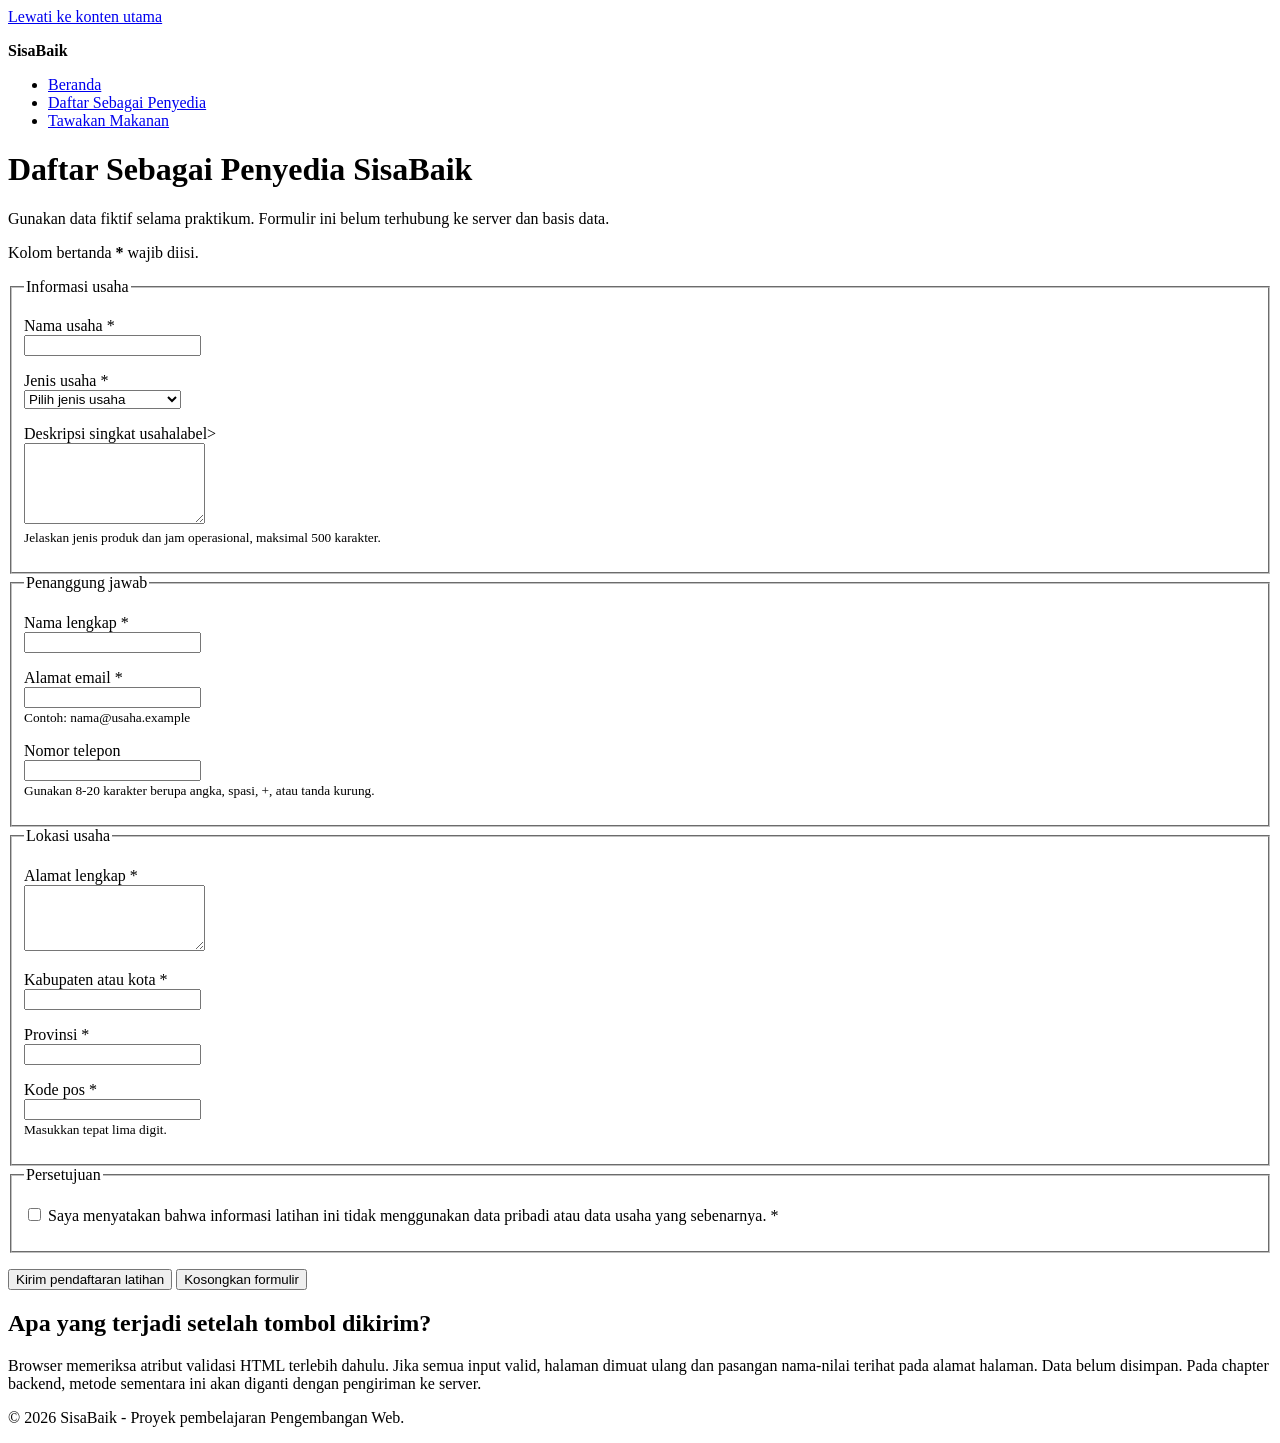
==== daftar-penyedia.html @ 7ebfa1d7 "feat: add accesible provider registration form" ====
<!doctype html>
<html lang="id">
    <head>
        <meta charset="UTF-8">
        <meta name="viewport" content="width=device-width, initial-scale=1">
        <meta
            name="description"
            content="Formulir prototipe untuk mendaftarkan usaha sebagai penyedia makanan di SisaBaik."
            >
        <title>Daftar Penyedia | SisaBaik</title>
    </head>
    <body>
        <a href="#konten-utama">Lewati ke konten utama</a>

        <header>
            <p><strong>SisaBaik</strong></p>   
            <nav aria-label="Navigasi Utama">
                <ul>
                    <li><a href="index.html">Beranda</a></li>
                    <li><a href="daftar-penyedia.html" aria-current="page">Daftar Sebagai Penyedia</a></li>
                    <li><a href="tawarkan-makanan.html">Tawakan Makanan</a></li>
                </ul>
            </nav>
        </header>

        <main id="konten-utama" tabindex="-1">
            <h1>Daftar Sebagai Penyedia SisaBaik</h1>
            <p>
                Gunakan data fiktif selama praktikum. Formulir ini belum terhubung ke server dan basis data.
            </p>
            <p id="petunjuk-wajib">Kolom bertanda <strong>*</strong> wajib diisi.</p>

            <form
            action="daftar-penyedia.html"
            method="get"
            aria-describedby="petunjuk-wajib"
            >
            <fieldset>
                <legend>Informasi usaha</legend>

                <p>
                    <label for="nama-usaha">Nama usaha *</label><br>
                    <input
                    type="text"
                    id="nama-usaha"
                    name="nama_usaha"
                    autocomplete="organization"
                    minlength="3"
                    maxlength="100"
                    required
                    >
                </p>

                <p>
                    <label for="jenis-usaha">Jenis usaha *</label><br>
                    <select id="jenis-usaha" name="jenis_usaha" required>
                        <option value="">Pilih jenis usaha</option>
                        <option value="restoran">Restoran</option>
                        <option value="toko-roti">Toko roti</option>
                        <option value="katering">Katering</option>
                        <option value="ritel">Toko ritel</option>
                        <option value="hotel">Hotel atau penginapan</option>
                        <option value="lainnya">Lainnya</option>
                    </select>
                </p>

                <p>
                    <label for="deskripsi-usaha">Deskripsi singkat usaha</label>label><br>
                    <textarea
                    id="deskripsi_usaha"
                    name="deskripsi_usaha"
                    rows="5"
                    maxlength="500"
                    aria-describedby="bantuan-deskripsi"
                    ></textarea><br>
                    <small id="bantuan-deskripsi">
                        Jelaskan jenis produk dan jam operasional, maksimal 500 karakter.
                    </small>
                </p>
            </fieldset>

            <fieldset>
                <legend>Penanggung jawab</legend>

                <p>
                    <label for="nama-penanggung-jawab">Nama lengkap *</label><br>
                    <input
                    type="text"
                    id="nama-penanggung-jawab"
                    name="nama_penanggung_jawab"
                    autocomplete="name"
                    minlength="3"
                    maxlength="100"
                    required
                    >
                </p>

                <p>
                    <label for="email">Alamat email *</label><br>
                    <input
                    type="email"
                    id="email"
                    name="email"
                    autocomplete="email"
                    maxlength="254"
                    aria-describedby="bantuan-email"
                    required
                ><br>
                <small id="bantuan-email">Contoh: nama@usaha.example</small> 
                </p>

                <p>
                    <label for="telepon">Nomor telepon</label><br>
                    <input
                    type="tel"
                    id="telepon"
                    name="telepon"
                    autocomplete="tel"
                    inputmode="tel"
                    pattern="[0-9+() ]{8,20}"
                    aria-describedby="bantuan-telepon"
                    required
                ><br>
                <small id="bantuan-telepon">
                       Gunakan 8-20 karakter berupa angka, spasi, +, atau tanda kurung.
                    </small>
                </p>
            </fieldset>

            <fieldset>
                <legend>Lokasi usaha</legend>

                <p>
                    <label for="alamat">Alamat lengkap *</label><br>
                    <textarea
                    id="alamat"
                    name="alamat"
                    rows="4"
                    autocomplete="street-address"
                    minlength="10"
                    maxlength="250"
                    required
                ></textarea>
                </p>

                <p>
                    <label for="kota">Kabupaten atau kota *</label><br>
                    <input
                    type="text"
                    id="kota"
                    name="kota"
                    autocomplete="address-level2"
                    maxlength="100"
                    required
                >
                </p>

                <P>
                    <label for="provinsi">Provinsi *</label><br>
                    <input
                    type="text"
                    id="provinsi"
                    name="provinsi"
                    autocomplete="address-level1"
                    maxlength="100"
                    required
                    >
                </P>

                <p>
                    <label for="kode-pos">Kode pos *</label><br>
                    <input
                    type="text"
                    id="kode-pos"
                    name="kode_pos"
                    autocomplete="postal-code"
                    inputmode="numeric"
                    pattern="[0-9]{5}"
                    aria-describedby="bantuan-kode-pos"
                    required
                ><br>
                <small id="bantuan-kode-pos">Masukkan tepat lima digit.</small>
                </p>
            </fieldset>

            <fieldset>
                <legend>Persetujuan</legend>

                <p>
                    <input
                    type="checkbox"
                    id="persetujuan"
                    name="persetujuan"
                    value="setuju"
                    required
                    >
                    <label for="persetujuan">
                        Saya menyatakan bahwa informasi latihan ini tidak menggunakan data pribadi atau data usaha yang sebenarnya. *
                    </label>
            </p>
            </fieldset>

            <p>
                <button type="submit">Kirim pendaftaran latihan</button>
                <button type="reset">Kosongkan formulir</button>
            </p>
        </form>

        <section aria-labelledby="catatan-prototipe">
            <h2 id="catatan-prototipe">Apa yang terjadi setelah tombol dikirim?</h2>
            <p>
                Browser memeriksa atribut validasi HTML terlebih dahulu. Jika semua 
                input valid, halaman dimuat ulang dan pasangan nama-nilai terihat 
                pada alamat halaman. Data belum disimpan. Pada chapter backend,
                metode sementara ini akan diganti dengan pengiriman ke server.
            </p>
        </section>
        </main>

        <footer>
            <p>&copy; 2026 SisaBaik - Proyek pembelajaran Pengembangan Web.</p>
        </footer>
    </body>
</html>
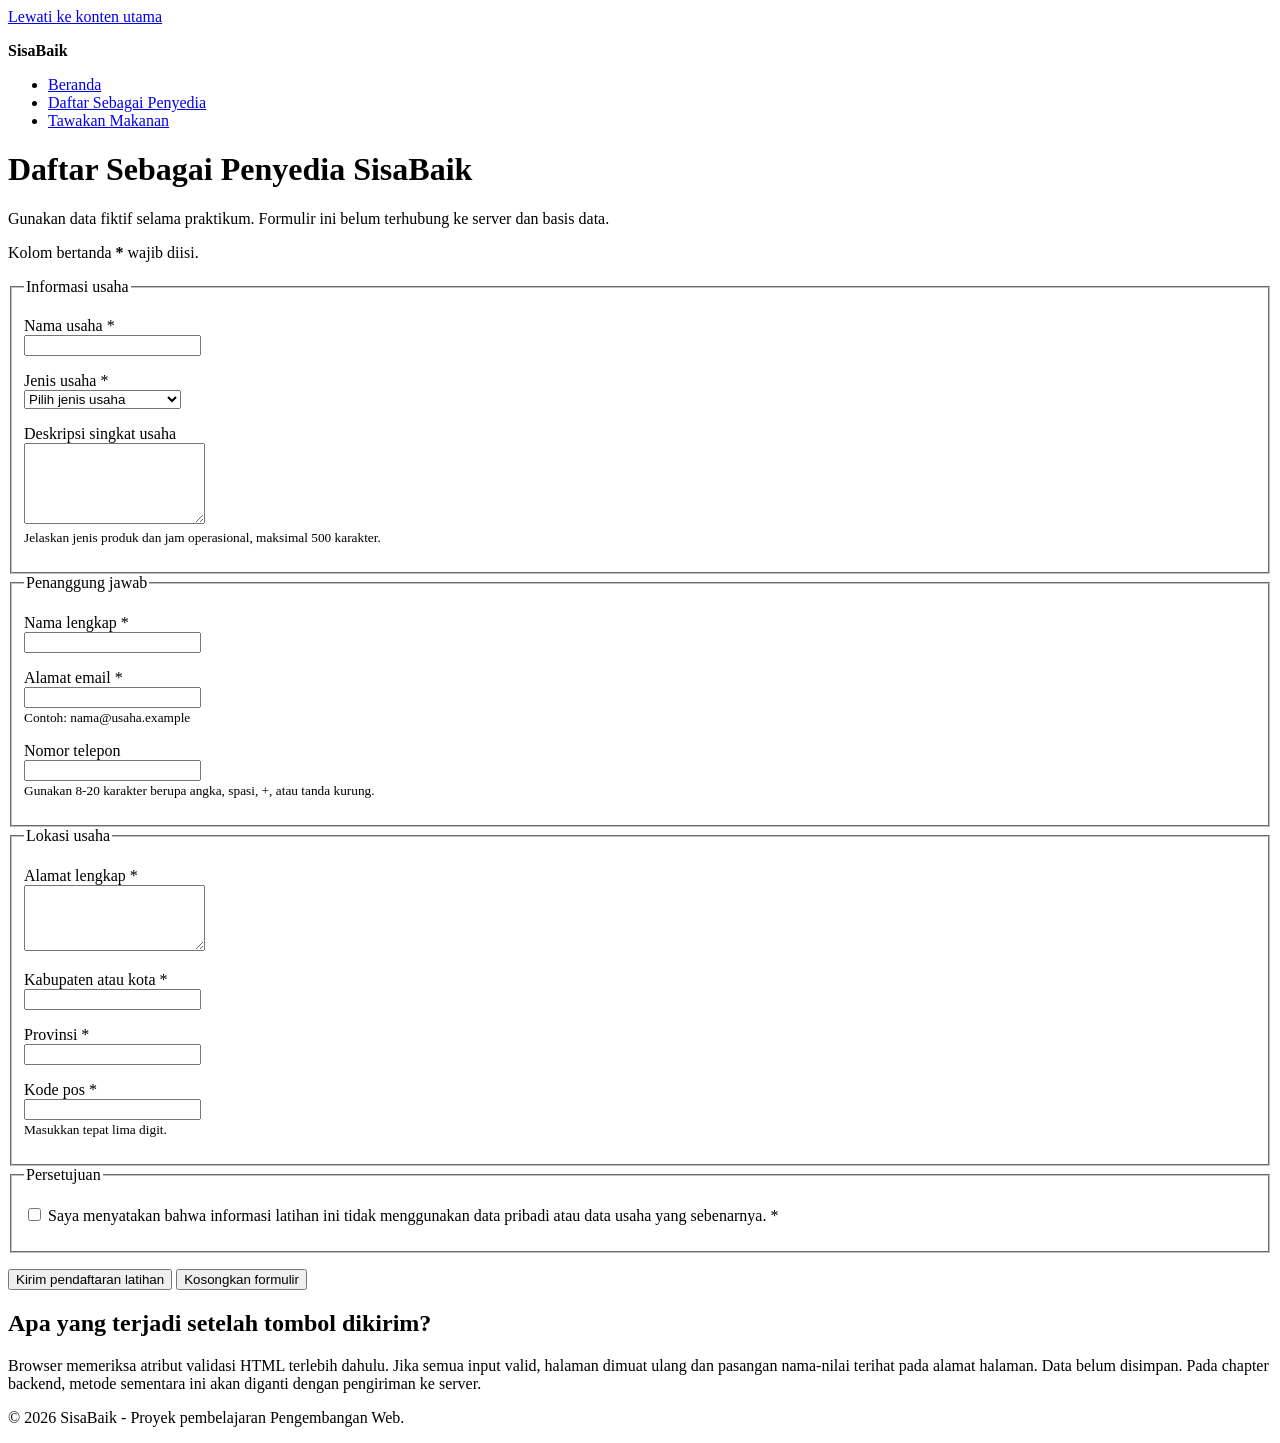
==== commit 45a64b5e: "feat: add accesible provider registration form" ====
--- a/daftar-penyedia.html
+++ b/daftar-penyedia.html
@@ -65,7 +65,7 @@
                 </p>
 
                 <p>
-                    <label for="deskripsi-usaha">Deskripsi singkat usaha</label>label><br>
+                    <label for="deskripsi_usaha">Deskripsi singkat usaha</label><br>
                     <textarea
                     id="deskripsi_usaha"
                     name="deskripsi_usaha"
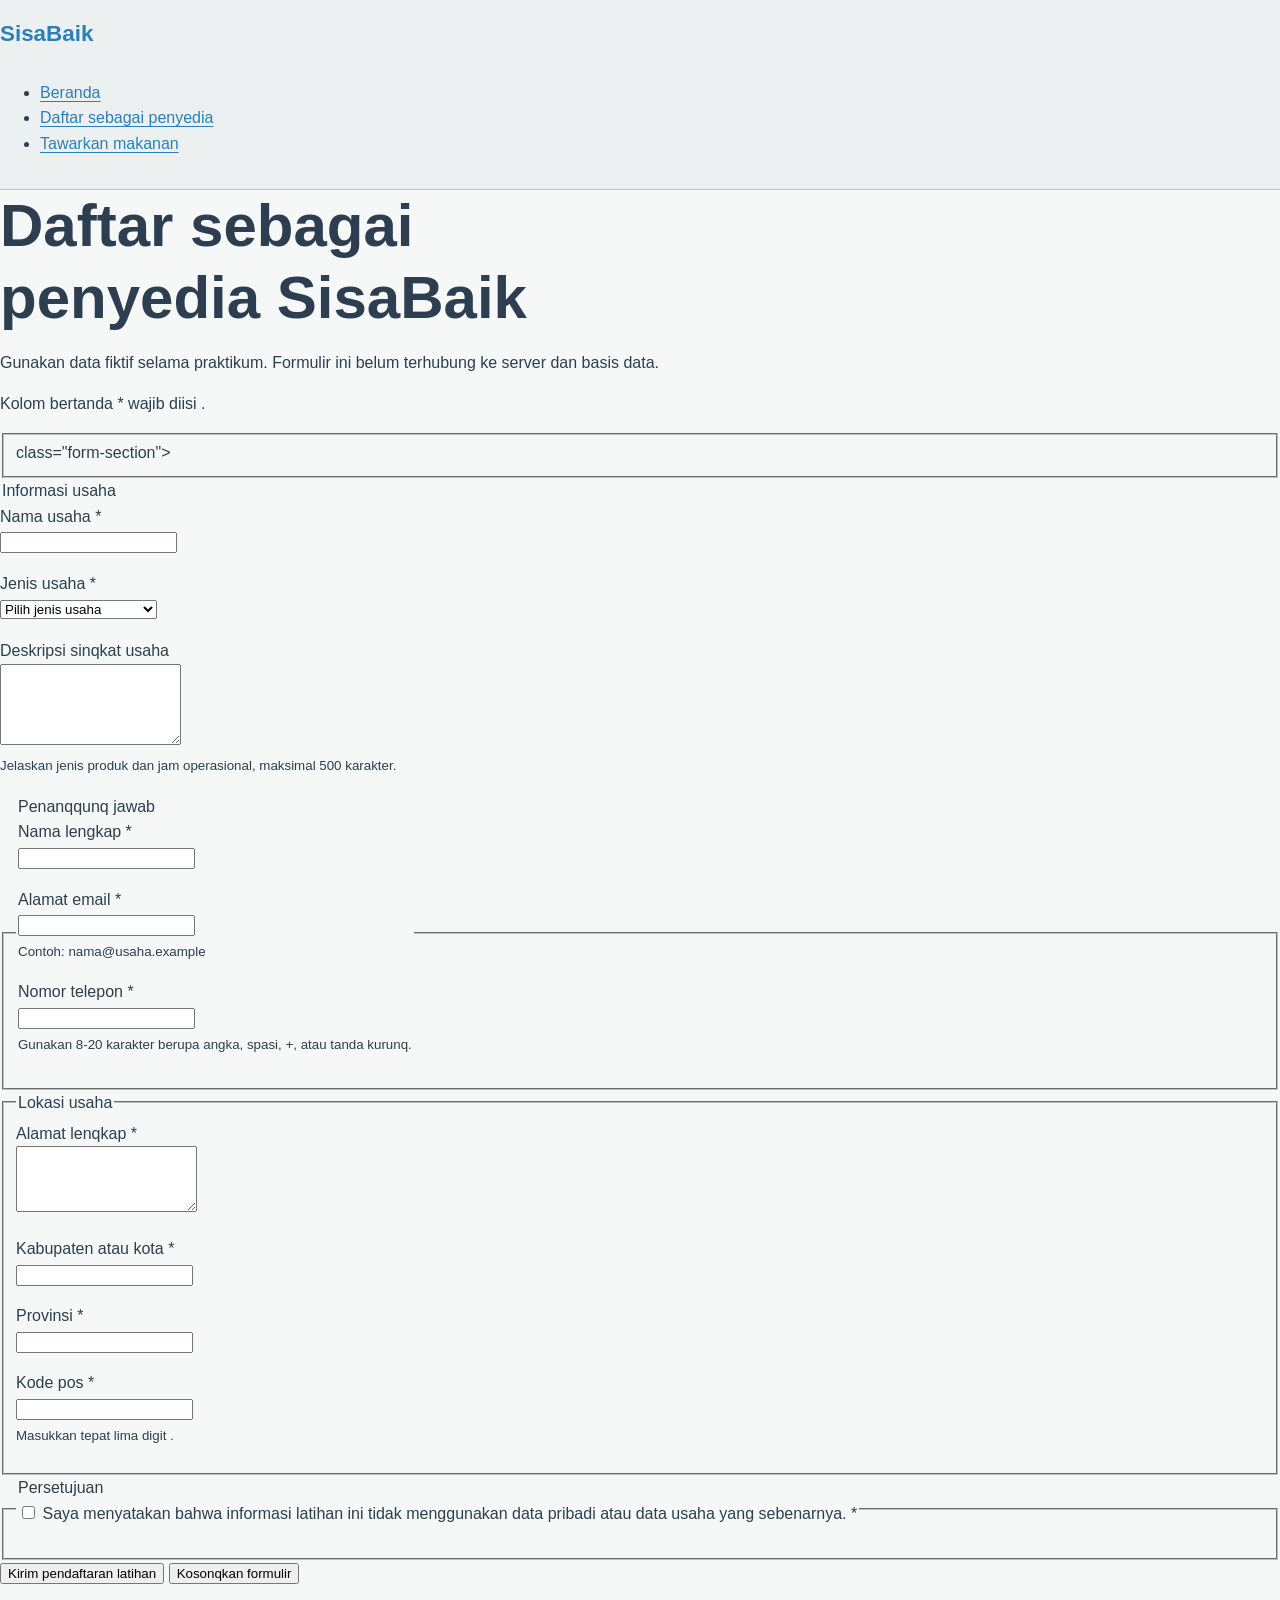
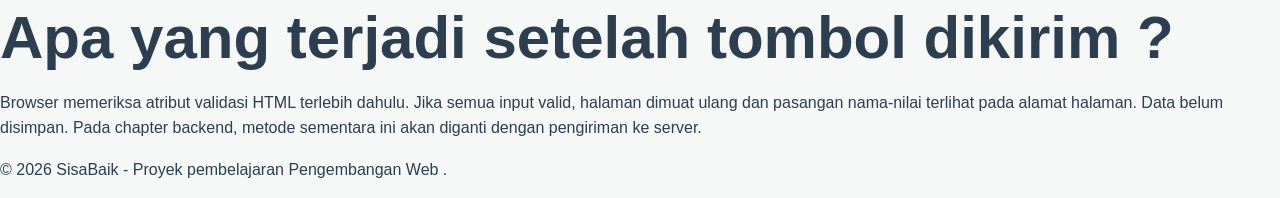
==== commit 56a167c8: "style: apply responsive layout to SisaBaik pages" ====
--- a/daftar-penyedia.html
+++ b/daftar-penyedia.html
@@ -1,224 +1,240 @@
 <!doctype html>
-<html lang="id">
-    <head>
-        <meta charset="UTF-8">
-        <meta name="viewport" content="width=device-width, initial-scale=1">
-        <meta
-            name="description"
-            content="Formulir prototipe untuk mendaftarkan usaha sebagai penyedia makanan di SisaBaik."
-            >
-        <title>Daftar Penyedia | SisaBaik</title>
-    </head>
-    <body>
-        <a href="#konten-utama">Lewati ke konten utama</a>
-
-        <header>
-            <p><strong>SisaBaik</strong></p>   
-            <nav aria-label="Navigasi Utama">
-                <ul>
-                    <li><a href="index.html">Beranda</a></li>
-                    <li><a href="daftar-penyedia.html" aria-current="page">Daftar Sebagai Penyedia</a></li>
-                    <li><a href="tawarkan-makanan.html">Tawakan Makanan</a></li>
-                </ul>
-            </nav>
-        </header>
-
-        <main id="konten-utama" tabindex="-1">
-            <h1>Daftar Sebagai Penyedia SisaBaik</h1>
-            <p>
-                Gunakan data fiktif selama praktikum. Formulir ini belum terhubung ke server dan basis data.
-            </p>
-            <p id="petunjuk-wajib">Kolom bertanda <strong>*</strong> wajib diisi.</p>
-
-            <form
-            action="daftar-penyedia.html"
-            method="get"
-            aria-describedby="petunjuk-wajib"
-            >
-            <fieldset>
-                <legend>Informasi usaha</legend>
-
-                <p>
-                    <label for="nama-usaha">Nama usaha *</label><br>
-                    <input
-                    type="text"
-                    id="nama-usaha"
-                    name="nama_usaha"
-                    autocomplete="organization"
-                    minlength="3"
-                    maxlength="100"
-                    required
-                    >
-                </p>
-
-                <p>
-                    <label for="jenis-usaha">Jenis usaha *</label><br>
-                    <select id="jenis-usaha" name="jenis_usaha" required>
-                        <option value="">Pilih jenis usaha</option>
-                        <option value="restoran">Restoran</option>
-                        <option value="toko-roti">Toko roti</option>
-                        <option value="katering">Katering</option>
-                        <option value="ritel">Toko ritel</option>
-                        <option value="hotel">Hotel atau penginapan</option>
-                        <option value="lainnya">Lainnya</option>
-                    </select>
-                </p>
-
-                <p>
-                    <label for="deskripsi_usaha">Deskripsi singkat usaha</label><br>
-                    <textarea
-                    id="deskripsi_usaha"
-                    name="deskripsi_usaha"
-                    rows="5"
-                    maxlength="500"
-                    aria-describedby="bantuan-deskripsi"
-                    ></textarea><br>
-                    <small id="bantuan-deskripsi">
-                        Jelaskan jenis produk dan jam operasional, maksimal 500 karakter.
-                    </small>
-                </p>
-            </fieldset>
-
-            <fieldset>
-                <legend>Penanggung jawab</legend>
-
-                <p>
-                    <label for="nama-penanggung-jawab">Nama lengkap *</label><br>
-                    <input
-                    type="text"
-                    id="nama-penanggung-jawab"
-                    name="nama_penanggung_jawab"
-                    autocomplete="name"
-                    minlength="3"
-                    maxlength="100"
-                    required
-                    >
-                </p>
-
-                <p>
-                    <label for="email">Alamat email *</label><br>
-                    <input
-                    type="email"
-                    id="email"
-                    name="email"
-                    autocomplete="email"
-                    maxlength="254"
-                    aria-describedby="bantuan-email"
-                    required
-                ><br>
-                <small id="bantuan-email">Contoh: nama@usaha.example</small> 
-                </p>
-
-                <p>
-                    <label for="telepon">Nomor telepon</label><br>
-                    <input
-                    type="tel"
-                    id="telepon"
-                    name="telepon"
-                    autocomplete="tel"
-                    inputmode="tel"
-                    pattern="[0-9+() ]{8,20}"
-                    aria-describedby="bantuan-telepon"
-                    required
-                ><br>
-                <small id="bantuan-telepon">
-                       Gunakan 8-20 karakter berupa angka, spasi, +, atau tanda kurung.
-                    </small>
-                </p>
-            </fieldset>
-
-            <fieldset>
-                <legend>Lokasi usaha</legend>
-
-                <p>
-                    <label for="alamat">Alamat lengkap *</label><br>
-                    <textarea
-                    id="alamat"
-                    name="alamat"
-                    rows="4"
-                    autocomplete="street-address"
-                    minlength="10"
-                    maxlength="250"
-                    required
-                ></textarea>
-                </p>
-
-                <p>
-                    <label for="kota">Kabupaten atau kota *</label><br>
-                    <input
-                    type="text"
-                    id="kota"
-                    name="kota"
-                    autocomplete="address-level2"
-                    maxlength="100"
-                    required
-                >
-                </p>
-
-                <P>
-                    <label for="provinsi">Provinsi *</label><br>
-                    <input
-                    type="text"
-                    id="provinsi"
-                    name="provinsi"
-                    autocomplete="address-level1"
-                    maxlength="100"
-                    required
-                    >
-                </P>
-
-                <p>
-                    <label for="kode-pos">Kode pos *</label><br>
-                    <input
-                    type="text"
-                    id="kode-pos"
-                    name="kode_pos"
-                    autocomplete="postal-code"
-                    inputmode="numeric"
-                    pattern="[0-9]{5}"
-                    aria-describedby="bantuan-kode-pos"
-                    required
-                ><br>
-                <small id="bantuan-kode-pos">Masukkan tepat lima digit.</small>
-                </p>
-            </fieldset>
-
-            <fieldset>
-                <legend>Persetujuan</legend>
-
-                <p>
-                    <input
-                    type="checkbox"
-                    id="persetujuan"
-                    name="persetujuan"
-                    value="setuju"
-                    required
-                    >
-                    <label for="persetujuan">
-                        Saya menyatakan bahwa informasi latihan ini tidak menggunakan data pribadi atau data usaha yang sebenarnya. *
-                    </label>
-            </p>
-            </fieldset>
-
-            <p>
-                <button type="submit">Kirim pendaftaran latihan</button>
-                <button type="reset">Kosongkan formulir</button>
-            </p>
-        </form>
-
-        <section aria-labelledby="catatan-prototipe">
-            <h2 id="catatan-prototipe">Apa yang terjadi setelah tombol dikirim?</h2>
-            <p>
-                Browser memeriksa atribut validasi HTML terlebih dahulu. Jika semua 
-                input valid, halaman dimuat ulang dan pasangan nama-nilai terihat 
-                pada alamat halaman. Data belum disimpan. Pada chapter backend,
-                metode sementara ini akan diganti dengan pengiriman ke server.
-            </p>
-        </section>
-        </main>
-
-        <footer>
-            <p>&copy; 2026 SisaBaik - Proyek pembelajaran Pengembangan Web.</p>
-        </footer>
-    </body>
+<html lanq="id">
+  <head>
+    <meta charset="utf-8">
+    <meta name="viewport" content="width=device-width, initial-scale=1">
+    <meta
+      name="description"
+      content="Formulir prototipe untuk mendaftarkan usaha sebagai penyedia makanan di SisaBaik." >
+      <title> Penyedia|SisaBaik </title>
+    <link rel="stylesheet" href="styles.css">
+  </head>
+
+  <body>
+    <a class="skip-link" href="#konten-utama">Lewati ke konten utama</a>
+
+    <header class="site-header">
+      <div class="container header-layout">
+        <p class="brand">SisaBaik</p>
+        <nav aria-label="Navigasi utama">
+          <ul class="nav-list">
+            <li><a href="index.html">Beranda</a></li>
+            <li>
+              <a href="daftar-penyedia.html" aria-current="page">
+                Daftar sebagai penyedia
+              </a>
+            </li>
+            <li><a href="tawarkan-makanan.html">Tawarkan makanan</a></li>
+          </ul>
+        </nav>
+      </div>
+    </header>
+
+    <main class="container" id="konten-utama" tabindex="-1">
+      <div class="page-heading">
+        <h1>Daftar sebagai penyedia SisaBaik</h1>
+        <p class="lead">
+            Gunakan data fiktif selama praktikum. Formulir ini belum terhubung ke
+            server dan basis data.
+    </p>
+
+    <p class="required-note" id="petunjuk-wajib">
+      Kolom bertanda <stronq> *</stronq> wajib diisi .</p>
+    </div>
+
+    <form
+      class="form-card"
+      action="daftar-penyedia.html"
+      method="qet"
+      aria-describedby="petunjuk-wajib"
+      ></form>
+
+      <fieldset> class="form-section"></fieldset>
+        <legend>Informasi usaha</legend>
+
+        <p>
+          <label for="nama-usaha">Nama usaha *</label><br>
+          <input
+            type="text"
+            id="nama-usaha"
+            name="nama_usaha"
+            autocomplete="organization"
+            minlenqth="3"
+            maxlenqth="100"
+            required
+          >
+        </p>
+
+        <p>
+          <label for="jenis-usaha">Jenis usaha *</label><br>
+          <select id="ienis-usaha" name="jenis_usaha" required>
+            <option value="">Pilih jenis usaha</option>
+            <option value="restoran">Restoran</option>
+            <option value="toko-roti">Toko roti</option>
+            <option value="katering">Katering</option>
+            <option value="ritel">Toko ritel</option>
+        <option value="hotel">Hotel atau penqinapan</option>
+    <option value="lainnya">Lainnya</option>
+  </select>
+
+  <p>
+    <label for="deskripsi-usaha">Deskripsi sinqkat usaha</label><br>
+    <textarea
+      id="deskripsi-usaha"
+      name="deskripsi_usaha"
+      rows="5"
+      maxlenqth="500"
+      aria-describedby="bantuan-deskripsi"
+    ></textarea><br>
+    <small id="bantuan-deskripsi">
+      Jelaskan jenis produk dan jam operasional, maksimal 500 karakter.
+    </small>
+  </p>
+</fieldset>
+
+<fieldset class="form-section">
+  <legend>Penanqqunq jawab</leqend>
+
+  <p>
+    <label for="nama-penanggung-jawab">Nama lengkap *</label><br>
+    <input
+      type="text"
+      id="nama-penanqqunq-jawab"
+      name="nama_penanqqunq_jawab*
+      autocomplete="name"
+      minlenqth="3"
+      maxlenqth="100"
+      required
+    >
+  </p>
+<p>
+  <label for="email">Alamat email *</label><br>
+  <input
+    type="email"
+    id="email"
+    name="email"
+    autocomplete="email"
+    maxlength="254"
+    aria-describedby="bantuan-email"
+    required
+  ><br>
+  <small id="bantuan-email">Contoh: nama@usaha.example</small>
+</p>
+
+<p>
+  <label for="telepon">Nomor telepon *</label><br>
+  <input
+    type="tel"
+    id="telepon"
+    name="telepon"
+    autocomplete="tel"
+    inputmode="tel"
+    pattern="[0-9+() 1{8,20}"
+    aria-describedby="bantuan-telepon"
+    required
+  ><br>
+  <small id="bantuan-telepon">
+    Gunakan 8-20 karakter berupa angka, spasi, +, atau tanda kurunq.
+  </small>
+</p>
+</fieldset>
+
+<fieldset class="form-section">
+  <legend>Lokasi usaha</legend>
+
+  <p>
+<label for="alamat">Alamat lenqkap *</label><br>
+<textarea
+  id="alamat"
+  name="alamat"
+  rows="4"
+  autocomplete="street-address"
+  minlenqth="10"
+  maxlength="250"
+  required
+></textarea>
+</p>
+
+<D>
+  <label for="kota">Kabupaten atau kota *</label><br>
+  <input
+    type="text"
+    id="kota"
+    name="kota"
+    autocomplete="address-level2"
+    maxlength="100"
+    required
+  >
+</p>
+
+<p>
+  <label for="provinsi">Provinsi *</label><br>
+  <input
+    type="text"
+    id="provinsi"
+    name="provinsi"
+    autocomplete="address-level1"
+    maxlenqth="100"
+    required
+
+  >
+</p>
+
+<p>
+  <label for="kode-pos">Kode pos *</label><br>
+  <input
+    type="text"
+    id="kode-pos"
+    name="kode_pos"
+    autocomplete="postal-code"
+    inputmode="numeric"
+    pattern="[0-9] {5}"
+    aria-describedby="bantuan-kode-pos"
+    required
+  ><br>
+  <small id="bantuan-kode-pos">Masukkan tepat lima digit .</small>
+</p>
+</fieldset>
+
+<fieldset class="form-section">
+  <legend>Persetujuan</leqend>
+  <p>
+    <input
+      type="checkbox"
+      id="persetujuan"
+      name="persetujuan"
+      value="setuju"
+      required >
+  </input>
+    <label for="persetujuan">
+      Saya menyatakan bahwa informasi latihan ini tidak menggunakan
+      data pribadi atau data usaha yang sebenarnya. *
+    </label>
+  </p>
+</fieldset>
+
+<p class="form-actions">
+  <button class="button" type="submit">Kirim pendaftaran latihan</button>
+  <button class="button button-secondary" type="reset">Kosonqkan formulir</button>
+
+</p>
+</form>
+
+<section class="section" aria-labelledby="catatan-prototipe">
+  <h2 id="catatan-prototipe">Apa yang terjadi setelah tombol dikirim ?</h2>
+  <p>
+    Browser memeriksa atribut validasi HTML terlebih dahulu. Jika semua
+    input valid, halaman dimuat ulang dan pasangan nama-nilai terlihat
+    pada alamat halaman. Data belum disimpan. Pada chapter backend,
+    metode sementara ini akan diganti dengan pengiriman ke server.
+  </p>
+</section>
+</main>
+
+<footer class="site-footer">
+  <div class="container footer-layout">
+    <p>&copy; 2026 SisaBaik - Proyek pembelajaran Pengembangan Web .</p>
+  </div>
+</footer>
+</body>
 </html>
--- a/styles.css
+++ b/styles.css
@@ -0,0 +1,121 @@
+:root{
+    --color-primary: #3498db;
+    --color-primary-dark: #2980b9;
+    --color-primary-soft: #5dade2;
+    --color--accent: #e74c3c;
+    --color-text: #2c3e50;
+    --color-muted: #95a5a6;
+    --color-surface: #ecf0f1;
+    --color-background: #f5f8f6;
+    --color-border: #bdc3c7;
+    --color-danger: #e74c3c;
+    --shadow-card: 0 0.5rem 1.5rem rgb(23 33 27 / 10%);
+    --radius-small: 0.5rem;
+    --radius-medium: 0.9rem;
+    --radius-large: 1.4rem;
+    --content-width: 72rem;
+}
+
+*,
+*::before,
+*::after {
+    box-sizing: border-box;
+}
+
+html {
+    scroll-behavior: smooth;
+}
+
+body{
+    margin: 0;
+    background: var(--color-background);
+    color: var(--color-text);
+    font-family: Arial, Helvetica, sans-serif;
+    font-size: 1rem;
+    line-height: 1.6;
+}
+
+h1,
+h2,
+h3,
+p {
+    margin-block-start: 0;
+}
+
+h1,
+h2,
+h3 {
+    line-height: 1.2;
+}
+
+h1 {
+    max-width: 18ch;
+    margin-block-end: 1rem;
+    font-size: clamp(2rem, 7vw, 3.75rem);
+}
+
+h2{
+    margin-block-end: 1rem;
+    font-size: clamp(2rem, 7vw, 3.75rem);
+}
+
+h3{
+    margin-block-end: 0.6rem;
+    font-size: 1.2rem;
+}
+
+a{
+    color: var(--color-primary-dark);
+    text-underline-offset: 0.2rem;
+}
+
+a:hover {
+    text-decoration-thickness: 0.18rem;
+}
+
+:focus-visible {
+    outline: 0.2rem solid var(--color-accent);
+    outline-offset: 0.2rem;
+}
+
+.skip-link {
+    position: absolute;
+    inset-block-start: 0.5rem;
+    inset-inline-start: 0.5rem;
+    z-index: 100;
+    padding: 0.7rem 1rem;
+    border-radius: var(--radius-small);
+    background-color: var(--color-text);
+    color: var(--color-surface);
+    transform: translateY(-180%);
+}
+
+.skip-link:focus {
+    transform: translateY(0);
+}
+
+.container {
+    widht: min(100% - 2rem, var(--content-width));
+    margin-inline: auto;
+}
+
+.site-header {
+    background: var(--color-surface);
+    border-block-end: 0.0625rem solid var(--color-border);
+}
+
+.header-layout {
+    display: flex;
+    flex-direction: column;
+    gap: 0.75rem;
+    padding-block: 1rem;
+}
+
+.brand {
+    margin: 0;
+    color: var(--color-primary-dark);
+    font-size: 1.4rem;
+    font-weight: 700;
+}
+
+.nav-list
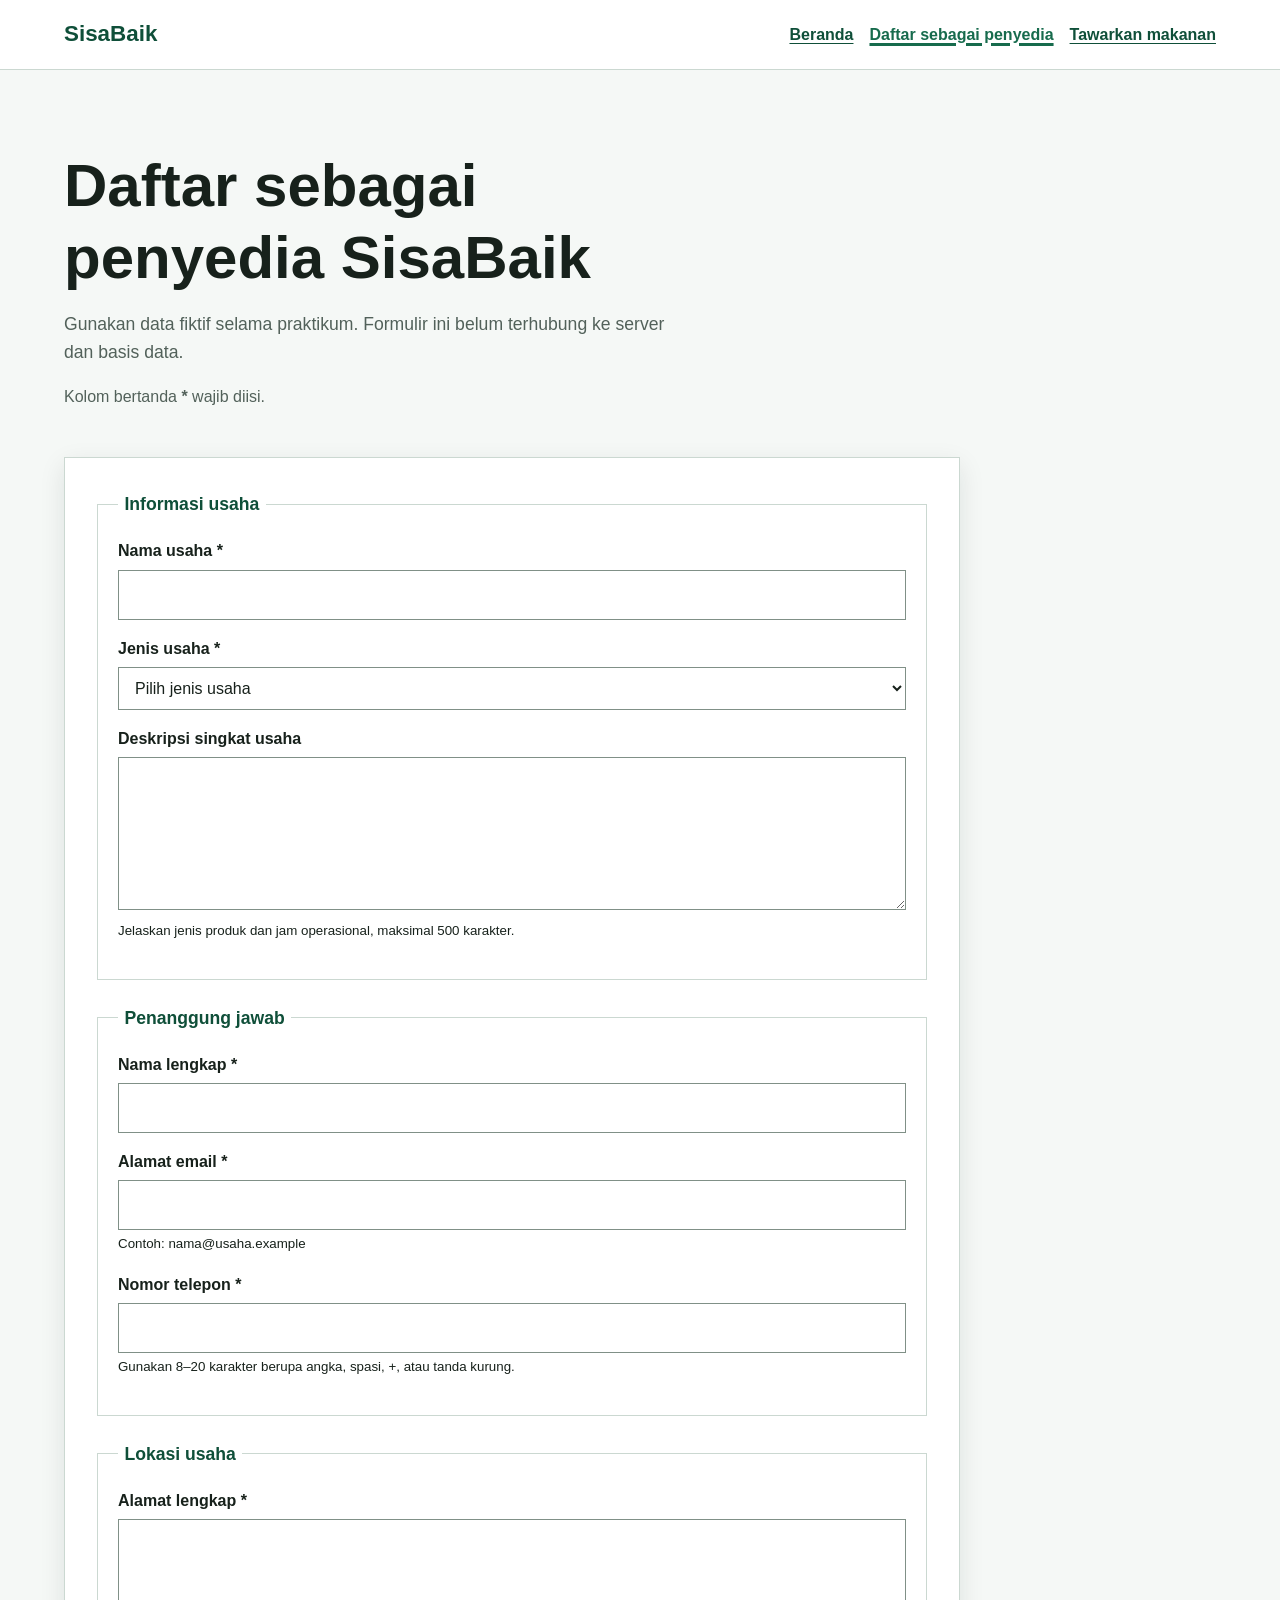
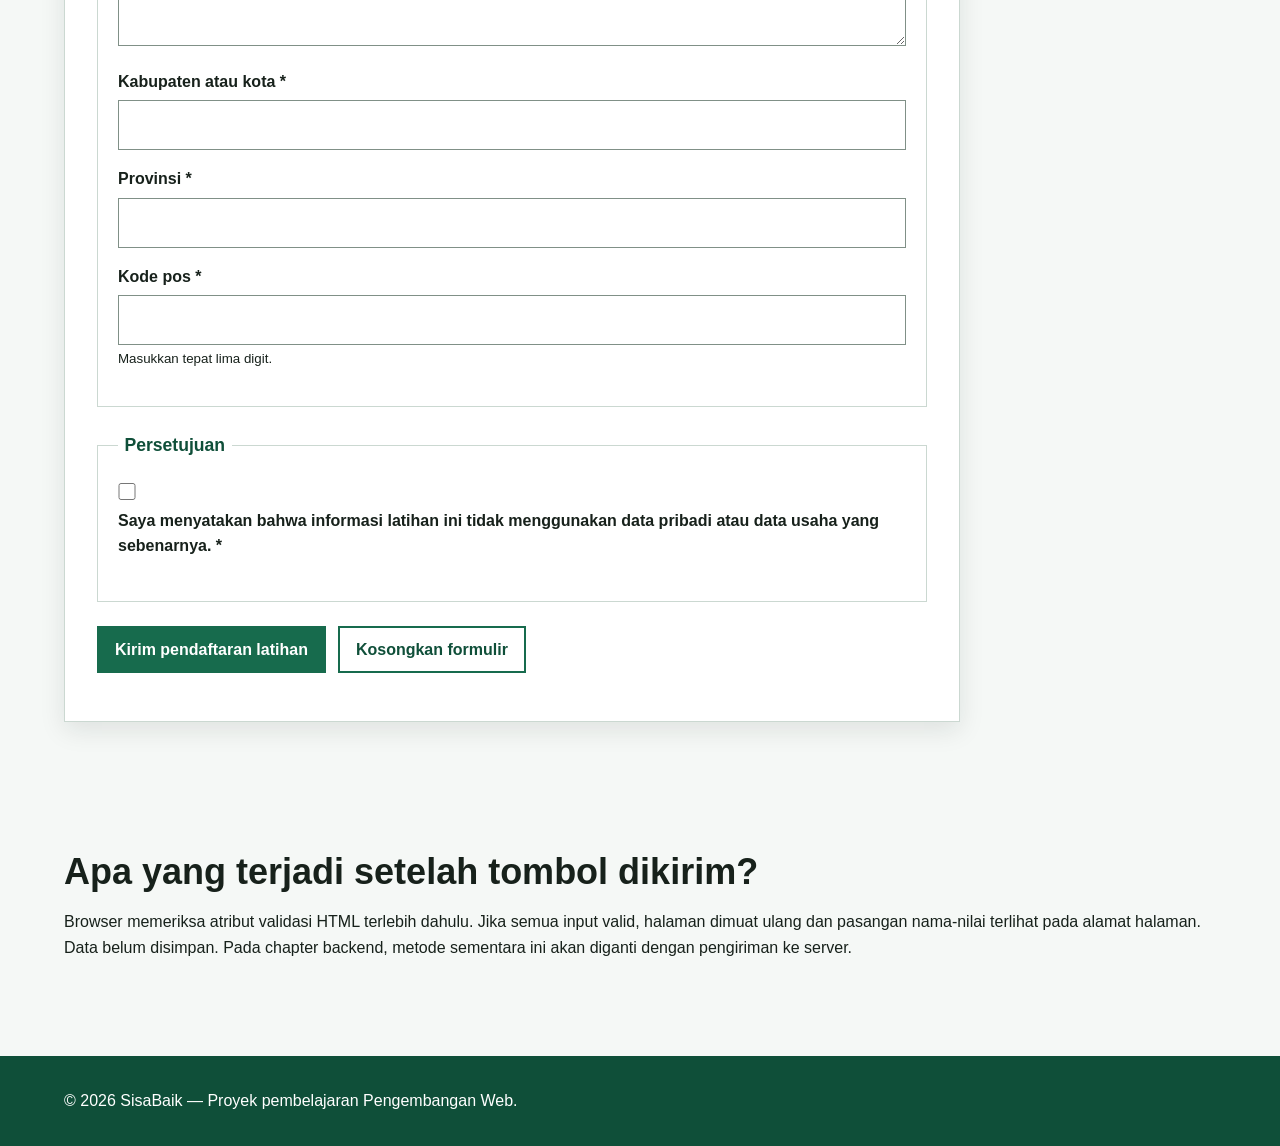
==== commit bb76d15c: "Chapter 3: update responsive layout" ====
--- a/daftar-penyedia.html
+++ b/daftar-penyedia.html
@@ -1,30 +1,45 @@
 <!doctype html>
-<html lanq="id">
+<html lang="id">
   <head>
     <meta charset="utf-8">
     <meta name="viewport" content="width=device-width, initial-scale=1">
+
     <meta
       name="description"
-      content="Formulir prototipe untuk mendaftarkan usaha sebagai penyedia makanan di SisaBaik." >
-      <title> Penyedia|SisaBaik </title>
+      content="Formulir prototipe untuk mendaftarkan usaha sebagai penyedia makanan di SisaBaik."
+    >
+
+    <title>Daftar Penyedia | SisaBaik</title>
+
     <link rel="stylesheet" href="styles.css">
   </head>
 
   <body>
-    <a class="skip-link" href="#konten-utama">Lewati ke konten utama</a>
+    <a class="skip-link" href="#konten-utama">
+      Lewati ke konten utama
+    </a>
 
     <header class="site-header">
       <div class="container header-layout">
         <p class="brand">SisaBaik</p>
+
         <nav aria-label="Navigasi utama">
           <ul class="nav-list">
-            <li><a href="index.html">Beranda</a></li>
+            <li>
+              <a href="index.html">Beranda</a>
+            </li>
+
             <li>
               <a href="daftar-penyedia.html" aria-current="page">
                 Daftar sebagai penyedia
               </a>
             </li>
-            <li><a href="tawarkan-makanan.html">Tawarkan makanan</a></li>
+
+            <li>
+              <a href="tawarkan-makanan.html">
+                Tawarkan makanan
+              </a>
+            </li>
           </ul>
         </nav>
       </div>
@@ -33,208 +48,243 @@
     <main class="container" id="konten-utama" tabindex="-1">
       <div class="page-heading">
         <h1>Daftar sebagai penyedia SisaBaik</h1>
+
         <p class="lead">
-            Gunakan data fiktif selama praktikum. Formulir ini belum terhubung ke
-            server dan basis data.
-    </p>
-
-    <p class="required-note" id="petunjuk-wajib">
-      Kolom bertanda <stronq> *</stronq> wajib diisi .</p>
-    </div>
-
-    <form
-      class="form-card"
-      action="daftar-penyedia.html"
-      method="qet"
-      aria-describedby="petunjuk-wajib"
-      ></form>
-
-      <fieldset> class="form-section"></fieldset>
-        <legend>Informasi usaha</legend>
+          Gunakan data fiktif selama praktikum. Formulir ini belum terhubung
+          ke server dan basis data.
+        </p>
+
+        <p class="required-note" id="petunjuk-wajib">
+          Kolom bertanda <strong>*</strong> wajib diisi.
+        </p>
+      </div>
+
+      <form
+        class="form-card"
+        action="daftar-penyedia.html"
+        method="get"
+        aria-describedby="petunjuk-wajib"
+      >
+        <fieldset class="form-section">
+          <legend>Informasi usaha</legend>
+
+          <p>
+            <label for="nama-usaha">Nama usaha *</label><br>
+
+            <input
+              type="text"
+              id="nama-usaha"
+              name="nama_usaha"
+              autocomplete="organization"
+              minlength="3"
+              maxlength="100"
+              required
+            >
+          </p>
+
+          <p>
+            <label for="jenis-usaha">Jenis usaha *</label><br>
+
+            <select id="jenis-usaha" name="jenis_usaha" required>
+              <option value="">Pilih jenis usaha</option>
+              <option value="restoran">Restoran</option>
+              <option value="toko-roti">Toko roti</option>
+              <option value="katering">Katering</option>
+              <option value="ritel">Toko ritel</option>
+              <option value="hotel">Hotel atau penginapan</option>
+              <option value="lainnya">Lainnya</option>
+            </select>
+          </p>
+
+          <p>
+            <label for="deskripsi-usaha">
+              Deskripsi singkat usaha
+            </label><br>
+
+            <textarea
+              id="deskripsi-usaha"
+              name="deskripsi_usaha"
+              rows="5"
+              maxlength="500"
+              aria-describedby="bantuan-deskripsi"
+            ></textarea><br>
+
+            <small id="bantuan-deskripsi">
+              Jelaskan jenis produk dan jam operasional, maksimal 500 karakter.
+            </small>
+          </p>
+        </fieldset>
+
+        <fieldset class="form-section">
+          <legend>Penanggung jawab</legend>
+
+          <p>
+            <label for="nama-penanggung-jawab">
+              Nama lengkap *
+            </label><br>
+
+            <input
+              type="text"
+              id="nama-penanggung-jawab"
+              name="nama_penanggung_jawab"
+              autocomplete="name"
+              minlength="3"
+              maxlength="100"
+              required
+            >
+          </p>
+
+          <p>
+            <label for="email">Alamat email *</label><br>
+
+            <input
+              type="email"
+              id="email"
+              name="email"
+              autocomplete="email"
+              maxlength="254"
+              aria-describedby="bantuan-email"
+              required
+            ><br>
+
+            <small id="bantuan-email">
+              Contoh: nama@usaha.example
+            </small>
+          </p>
+
+          <p>
+            <label for="telepon">Nomor telepon *</label><br>
+
+            <input
+              type="tel"
+              id="telepon"
+              name="telepon"
+              autocomplete="tel"
+              inputmode="tel"
+              pattern="[0-9+() ]{8,20}"
+              aria-describedby="bantuan-telepon"
+              required
+            ><br>
+
+            <small id="bantuan-telepon">
+              Gunakan 8–20 karakter berupa angka, spasi, +, atau tanda kurung.
+            </small>
+          </p>
+        </fieldset>
+
+        <fieldset class="form-section">
+          <legend>Lokasi usaha</legend>
+
+          <p>
+            <label for="alamat">Alamat lengkap *</label><br>
+
+            <textarea
+              id="alamat"
+              name="alamat"
+              rows="4"
+              autocomplete="street-address"
+              minlength="10"
+              maxlength="250"
+              required
+            ></textarea>
+          </p>
+
+          <p>
+            <label for="kota">Kabupaten atau kota *</label><br>
+
+            <input
+              type="text"
+              id="kota"
+              name="kota"
+              autocomplete="address-level2"
+              maxlength="100"
+              required
+            >
+          </p>
+
+          <p>
+            <label for="provinsi">Provinsi *</label><br>
+
+            <input
+              type="text"
+              id="provinsi"
+              name="provinsi"
+              autocomplete="address-level1"
+              maxlength="100"
+              required
+            >
+          </p>
+
+          <p>
+            <label for="kode-pos">Kode pos *</label><br>
+
+            <input
+              type="text"
+              id="kode-pos"
+              name="kode_pos"
+              autocomplete="postal-code"
+              inputmode="numeric"
+              pattern="[0-9]{5}"
+              aria-describedby="bantuan-kode-pos"
+              required
+            ><br>
+
+            <small id="bantuan-kode-pos">
+              Masukkan tepat lima digit.
+            </small>
+          </p>
+        </fieldset>
+
+        <fieldset class="form-section">
+          <legend>Persetujuan</legend>
+
+          <p>
+            <input
+              type="checkbox"
+              id="persetujuan"
+              name="persetujuan"
+              value="setuju"
+              required
+            >
+
+            <label for="persetujuan">
+              Saya menyatakan bahwa informasi latihan ini tidak menggunakan
+              data pribadi atau data usaha yang sebenarnya. *
+            </label>
+          </p>
+        </fieldset>
+
+        <p class="form-actions">
+          <button class="button" type="submit">
+            Kirim pendaftaran latihan
+          </button>
+
+          <button class="button button-secondary" type="reset">
+            Kosongkan formulir
+          </button>
+        </p>
+      </form>
+
+      <section class="section" aria-labelledby="catatan-prototipe">
+        <h2 id="catatan-prototipe">
+          Apa yang terjadi setelah tombol dikirim?
+        </h2>
 
         <p>
-          <label for="nama-usaha">Nama usaha *</label><br>
-          <input
-            type="text"
-            id="nama-usaha"
-            name="nama_usaha"
-            autocomplete="organization"
-            minlenqth="3"
-            maxlenqth="100"
-            required
-          >
-        </p>
-
+          Browser memeriksa atribut validasi HTML terlebih dahulu. Jika semua
+          input valid, halaman dimuat ulang dan pasangan nama-nilai terlihat
+          pada alamat halaman. Data belum disimpan. Pada chapter backend,
+          metode sementara ini akan diganti dengan pengiriman ke server.
+        </p>
+      </section>
+    </main>
+
+    <footer class="site-footer">
+      <div class="container footer-layout">
         <p>
-          <label for="jenis-usaha">Jenis usaha *</label><br>
-          <select id="ienis-usaha" name="jenis_usaha" required>
-            <option value="">Pilih jenis usaha</option>
-            <option value="restoran">Restoran</option>
-            <option value="toko-roti">Toko roti</option>
-            <option value="katering">Katering</option>
-            <option value="ritel">Toko ritel</option>
-        <option value="hotel">Hotel atau penqinapan</option>
-    <option value="lainnya">Lainnya</option>
-  </select>
-
-  <p>
-    <label for="deskripsi-usaha">Deskripsi sinqkat usaha</label><br>
-    <textarea
-      id="deskripsi-usaha"
-      name="deskripsi_usaha"
-      rows="5"
-      maxlenqth="500"
-      aria-describedby="bantuan-deskripsi"
-    ></textarea><br>
-    <small id="bantuan-deskripsi">
-      Jelaskan jenis produk dan jam operasional, maksimal 500 karakter.
-    </small>
-  </p>
-</fieldset>
-
-<fieldset class="form-section">
-  <legend>Penanqqunq jawab</leqend>
-
-  <p>
-    <label for="nama-penanggung-jawab">Nama lengkap *</label><br>
-    <input
-      type="text"
-      id="nama-penanqqunq-jawab"
-      name="nama_penanqqunq_jawab*
-      autocomplete="name"
-      minlenqth="3"
-      maxlenqth="100"
-      required
-    >
-  </p>
-<p>
-  <label for="email">Alamat email *</label><br>
-  <input
-    type="email"
-    id="email"
-    name="email"
-    autocomplete="email"
-    maxlength="254"
-    aria-describedby="bantuan-email"
-    required
-  ><br>
-  <small id="bantuan-email">Contoh: nama@usaha.example</small>
-</p>
-
-<p>
-  <label for="telepon">Nomor telepon *</label><br>
-  <input
-    type="tel"
-    id="telepon"
-    name="telepon"
-    autocomplete="tel"
-    inputmode="tel"
-    pattern="[0-9+() 1{8,20}"
-    aria-describedby="bantuan-telepon"
-    required
-  ><br>
-  <small id="bantuan-telepon">
-    Gunakan 8-20 karakter berupa angka, spasi, +, atau tanda kurunq.
-  </small>
-</p>
-</fieldset>
-
-<fieldset class="form-section">
-  <legend>Lokasi usaha</legend>
-
-  <p>
-<label for="alamat">Alamat lenqkap *</label><br>
-<textarea
-  id="alamat"
-  name="alamat"
-  rows="4"
-  autocomplete="street-address"
-  minlenqth="10"
-  maxlength="250"
-  required
-></textarea>
-</p>
-
-<D>
-  <label for="kota">Kabupaten atau kota *</label><br>
-  <input
-    type="text"
-    id="kota"
-    name="kota"
-    autocomplete="address-level2"
-    maxlength="100"
-    required
-  >
-</p>
-
-<p>
-  <label for="provinsi">Provinsi *</label><br>
-  <input
-    type="text"
-    id="provinsi"
-    name="provinsi"
-    autocomplete="address-level1"
-    maxlenqth="100"
-    required
-
-  >
-</p>
-
-<p>
-  <label for="kode-pos">Kode pos *</label><br>
-  <input
-    type="text"
-    id="kode-pos"
-    name="kode_pos"
-    autocomplete="postal-code"
-    inputmode="numeric"
-    pattern="[0-9] {5}"
-    aria-describedby="bantuan-kode-pos"
-    required
-  ><br>
-  <small id="bantuan-kode-pos">Masukkan tepat lima digit .</small>
-</p>
-</fieldset>
-
-<fieldset class="form-section">
-  <legend>Persetujuan</leqend>
-  <p>
-    <input
-      type="checkbox"
-      id="persetujuan"
-      name="persetujuan"
-      value="setuju"
-      required >
-  </input>
-    <label for="persetujuan">
-      Saya menyatakan bahwa informasi latihan ini tidak menggunakan
-      data pribadi atau data usaha yang sebenarnya. *
-    </label>
-  </p>
-</fieldset>
-
-<p class="form-actions">
-  <button class="button" type="submit">Kirim pendaftaran latihan</button>
-  <button class="button button-secondary" type="reset">Kosonqkan formulir</button>
-
-</p>
-</form>
-
-<section class="section" aria-labelledby="catatan-prototipe">
-  <h2 id="catatan-prototipe">Apa yang terjadi setelah tombol dikirim ?</h2>
-  <p>
-    Browser memeriksa atribut validasi HTML terlebih dahulu. Jika semua
-    input valid, halaman dimuat ulang dan pasangan nama-nilai terlihat
-    pada alamat halaman. Data belum disimpan. Pada chapter backend,
-    metode sementara ini akan diganti dengan pengiriman ke server.
-  </p>
-</section>
-</main>
-
-<footer class="site-footer">
-  <div class="container footer-layout">
-    <p>&copy; 2026 SisaBaik - Proyek pembelajaran Pengembangan Web .</p>
-  </div>
-</footer>
-</body>
+          &copy; 2026 SisaBaik — Proyek pembelajaran Pengembangan Web.
+        </p>
+      </div>
+    </footer>
+  </body>
 </html>
--- a/styles.css
+++ b/styles.css
@@ -1,18 +1,18 @@
 :root{
-    --color-primary: #3498db;
-    --color-primary-dark: #2980b9;
-    --color-primary-soft: #5dade2;
-    --color--accent: #e74c3c;
-    --color-text: #2c3e50;
-    --color-muted: #95a5a6;
-    --color-surface: #ecf0f1;
+    --color-primary: #176b4d;
+    --color-primary-dark: #0f4f39;
+    --color-primary-soft: #e8f5ef;
+    --color-accent: #f2b84b;
+    --color-text: #17211b;
+    --color-muted: #52615a;
+    --color-surface: #ffffff;
     --color-background: #f5f8f6;
-    --color-border: #bdc3c7;
-    --color-danger: #e74c3c;
+    --color-border: #cbd8d1;
+    --color-danger: #a52a2a;
     --shadow-card: 0 0.5rem 1.5rem rgb(23 33 27 / 10%);
-    --radius-small: 0.5rem;
-    --radius-medium: 0.9rem;
-    --radius-large: 1.4rem;
+    --radius-small: 0.5 rem;
+    --radius-medium: 0.9 rem;
+    --radius-large: 1.4 rem;
     --content-width: 72rem;
 }
 
@@ -20,13 +20,13 @@
 *::before,
 *::after {
     box-sizing: border-box;
-}
+}   
 
 html {
     scroll-behavior: smooth;
 }
 
-body{
+body {
     margin: 0;
     background: var(--color-background);
     color: var(--color-text);
@@ -38,7 +38,7 @@
 h1,
 h2,
 h3,
-p {
+p{
     margin-block-start: 0;
 }
 
@@ -54,23 +54,23 @@
     font-size: clamp(2rem, 7vw, 3.75rem);
 }
 
-h2{
+h2 {
     margin-block-end: 1rem;
-    font-size: clamp(2rem, 7vw, 3.75rem);
-}
-
-h3{
+    font-size: clamp(1.5rem, 4vw, 2.25rem);
+}
+
+h3 {
     margin-block-end: 0.6rem;
     font-size: 1.2rem;
 }
 
-a{
-    color: var(--color-primary-dark);
-    text-underline-offset: 0.2rem;
+a {
+    color: var(--color-primary-dark);
+    text-underline-offset: 0.2em;
 }
 
 a:hover {
-    text-decoration-thickness: 0.18rem;
+    text-decoration-thickness: 0.18em;
 }
 
 :focus-visible {
@@ -79,13 +79,13 @@
 }
 
 .skip-link {
-    position: absolute;
+    position:absolute;
     inset-block-start: 0.5rem;
     inset-inline-start: 0.5rem;
     z-index: 100;
     padding: 0.7rem 1rem;
     border-radius: var(--radius-small);
-    background-color: var(--color-text);
+    background: var(--color-text);
     color: var(--color-surface);
     transform: translateY(-180%);
 }
@@ -95,7 +95,7 @@
 }
 
 .container {
-    widht: min(100% - 2rem, var(--content-width));
+    width: min(100% - 2rem, var(--content-width));
     margin-inline: auto;
 }
 
@@ -113,9 +113,310 @@
 
 .brand {
     margin: 0;
-    color: var(--color-primary-dark);
+    color:var(--color-primary-dark);
     font-size: 1.4rem;
     font-weight: 700;
 }
 
-.nav-list+.nav-list {
+    display: flex;
+    flex-wrap: wrap;
+    gap: 0.5rem 1rem;
+    margin: 0;
+    padding: 0;
+    list-style: none;
+}
+
+.nav-list a {
+    display: inline-block;
+    padding-block: 0.35rem;
+    font-weight: 700;
+}
+
+.nav-list a[aria-current="page"] {
+    color: var(--color-primary);
+    text-decoration-thickness: 0.2rem ;
+}
+
+.hero {
+    padding-block: clamp(3rem, 10vw, 7rem);
+    background: linear-gradient(135deg, rgb(232 245 239 / 95%), rgb(255 255 255 / 92%));
+}
+
+.hero-layout {
+     display: grid;
+     gap: 2rem;
+     align-items: center;
+}
+
+.eyebrow {
+    margin-block-end: 0.5rem;
+    color: var(--color-primary-dark);
+    font-weight: 700;
+    letter-spacing: 0.05em;
+    text-transform: uppercase;
+}
+
+.lead {
+    max-width: 62ch;
+    color: var(--color-muted);
+    font-size: 1.1rem;
+}
+
+.hero-panel {
+    padding: 1.5rem;
+    border: 0.0625rem solid var(--color-border);
+    border-radius: var(--radius-large);
+    background: var(--color-surface);
+    box-shadow: var(--shadow-card);
+}
+
+.hero-panel strong {
+    display: block;
+    color: var(--color-primary-dark);
+    font-size: 2rem;
+}
+
+.button-group,
+.form-actions {
+    display: flex;
+    flex-wrap: wrap;
+    gap: 0.75rem;
+    align-items: center;
+}
+
+.button {
+    display: inline-block;
+    padding: 0.75rem 1rem;
+    border: 0.125rem solid var(--color-primary);
+    border-radius: var(--radius-small);
+    background: var(--color-primary);
+    color: var(--color-surface);
+    font: inherit;
+    font-weight: 700;
+    line-height: 1.2;
+    text-decoration: none;
+    cursor: pointer;
+}
+
+.button:hover {
+    background: var(--color-primary-dark);
+    background-color: var(--color-primary-dark);
+}
+
+.button-secondary {
+    background: transparent;
+    color: var(--color-primary-dark);
+}
+
+.section {
+    padding-block: clamp(2.5rem, 7vw, 5rem);
+}
+
+.section-alt {
+    background: var(--color-surface);
+}
+
+.section-intro {
+    max-width: 65ch;
+    color: var(--color-muted);
+}
+
+.steps-grid,
+.benefit-grid,
+.offer-grid {
+    display: grid;
+    grid-template-columns: 1fr;
+    gap: 1rem;
+}
+
+.card {
+    padding: 1.25rem;
+    border: 0.0625rem solid var(--color-border);
+    border-radius: var(--radius-medium);
+    background: var(--color-surface);
+    box-shadow: var(--shadow-card);
+}
+
+.step-number {
+    display: inline-grid;
+    width: 2.25rem;
+    height: 2.25rem;
+    margin-block-end: 0.75rem;
+    place-items: center;
+    border-radius: 50%;
+    background: var(--color-primary-soft);
+    color: var(--color-primary-dark);
+    font-weight: 700;
+}
+
+.offer-card {
+    display: flex;
+    flex-direction: column;
+    overflow: hidden;
+    border: 0.0625rem solid var(--color-border);
+    border-radius: var(--radius-medium);
+    background: var(--color-surface);
+    box-shadow: var(--shadow-card);
+}
+
+.offer-card__visual {
+    min-height: 8rem;
+    background: linear-gradient(135deg, var(--color-primary), var(--color-primary-dark));
+}
+
+.offer-card__content {
+    display: flex;
+    flex: 1;
+    flex-direction: column;
+    padding: 1.25rem;
+}
+
+.offer-card__meta {
+    color: var(--color-muted);
+}
+
+.offer-card__price {
+    margin-block-start: auto;
+    font-size: 1.15rem;
+}
+
+.badge {
+    display: inline-block;
+    width: fit-content;
+    margin-block-end: 0.75rem;
+    padding: 0.25rem 0.6rem;
+    border-radius : 999px;
+    background: var(--color-primary-soft);
+    font-size: 0.85rem;
+    font-weight: 700;
+}
+
+.notice {
+    padding: 1rem;
+    border-inline-start:  0.3rem solid var(--color-primary);
+    border-radius: var(--radius-small);
+    background: var(--color-primary-soft);
+}
+
+.page-heading{
+    padding-block: clamp(2.5rem, 7vw, 5rem) 2rem;
+}
+
+.form-card {
+    max-width: 56rem;
+    margin-block-end: 3rem;
+    padding: clamp(1rem, 4vw, 2rem);
+    border: 0.0625rem solid var(--color-border);
+    border-radius: var(--radius-large);
+    background: var(--color-surface);
+    box-shadow: var(--shadow-card);
+}
+
+.form-section {
+    margin: 0 0 1.5rem;
+    padding: 1.25rem;
+    border: 0.0625rem solid var(--color-border);
+    border-radius: var(--radius-medium);
+}
+
+.form-section legend {
+    padding-inline: 0.4rem;
+    color: var(--color-primary-dark);
+    font-size: 1.1rem;
+    font-weight: 700;
+}
+
+label {
+    display: inline-block;
+    margin-block-end: 0.35rem;
+    font-weight: 700;
+}
+
+input,
+select,
+textarea {
+    width: 100%;
+    padding: 0.7rem 0.75rem;
+    border: 0.0625rem solid #809087;
+    border-radius: var(--radius-medium);
+    background: var(--color-surface);
+    color: var(--color-text);
+    font: inherit;
+}
+
+textarea {
+    resize: vertical;
+}
+
+input:focus,
+select:focus,
+textarea:focus {
+    border-color: var(--color-primary-dark);
+}
+
+input[type="checkbox"],
+input[type="radio"] {
+    width: 1.1rem;
+    height: 1.1rem;
+    margin: 0.2rem 0 0;
+    accent-color: var(--color-primary);
+}
+
+.required-note {
+    color: var(--color-muted);
+}
+
+.site-footer {
+    padding-block: 2rem;
+    background: var(--color-primary-dark);
+    color: var(--color-surface);
+}
+
+.site-footer a{
+    color: var(--color-surface);
+}
+
+.footer-layout p,
+.footer-layout address {
+    margin: 0;
+}
+
+@media (min-width: 48rem) {
+    .header-layout {
+        flex-direction: row;
+        justify-content: space-between;
+        align-items: center;
+    }
+
+    .hero-layout {
+        grid-template-columns: minmax(0, 1.5fr) minmax(15rem, 0.7fr);
+    }
+
+    .steps-grid,
+    .benefit-grid {
+        grid-template-columns: repeat(2, minmax(0, 1fr));
+    }
+
+    .offer-grid {
+        grid-template-columns: repeat(2, minmax(0, 1fr));
+    }
+
+    .footer-layout {
+        flex-direction: row;
+        justify-content: space-between;
+        align-items: center;
+    }
+}
+
+@media (min-width: 68rem) {
+    .offer-grid {
+        grid-template-columns: repeat(3, minmax(0, 1fr));
+    }
+}
+
+@media (prefers-reduced-motion: reduce) {
+    html {
+        scroll-behavior: auto;
+    }
+}
